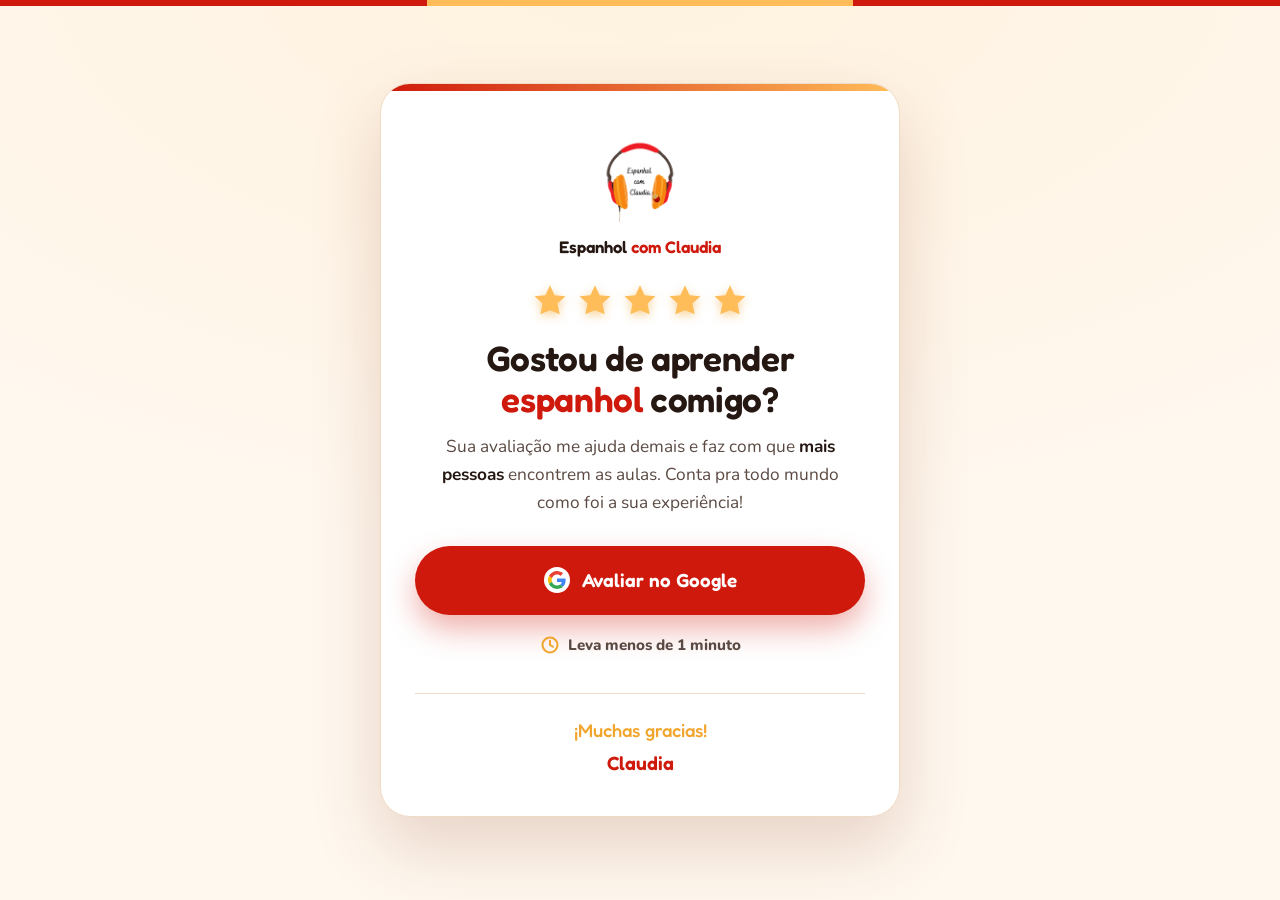
==== avaliar/index.html @ 65352fa2 "Pagina de avaliacao no Google (/avaliar) para enviar aos alunos Co-Authored-By: Claude Opus 4.8 <nor" ====
<!DOCTYPE html>
<html lang="pt-BR">
<head>
<meta charset="UTF-8">
<meta name="viewport" content="width=device-width, initial-scale=1.0">
<title>Avalie a Espanhol com Claudia</title>
<meta name="description" content="Deixe sua avaliação no Google e ajude mais pessoas a aprenderem espanhol com a Claudia. Leva menos de 1 minuto.">
<meta name="robots" content="noindex">
<meta name="theme-color" content="#cf190c">
<meta property="og:type" content="website">
<meta property="og:site_name" content="Espanhol com Claudia">
<meta property="og:locale" content="pt_BR">
<meta property="og:url" content="https://www.espanholcomclaudia.com.br/avaliar/">
<meta property="og:title" content="Deixe sua avaliação | Espanhol com Claudia">
<meta property="og:description" content="Gostou das aulas? Deixe sua avaliação no Google, leva menos de 1 minuto. ¡Muchas gracias!">
<meta property="og:image" content="https://www.espanholcomclaudia.com.br/assets/img/capa-video.png">
<link rel="icon" href="../assets/img/logo.png">
<link rel="preconnect" href="https://fonts.googleapis.com">
<link rel="preconnect" href="https://fonts.gstatic.com" crossorigin>
<link href="https://fonts.googleapis.com/css2?family=Fredoka:wght@400;500;600;700&family=Nunito:wght@400;600;700;800;900&display=swap" rel="stylesheet">
<style>
  :root{
    --red:#cf190c; --red-dark:#9e0f05; --gold:#ffbd59; --gold-deep:#f2a52d;
    --ink:#251712; --ink-soft:#5b4a43; --cream:#fff8ef; --line:#f0dcc4; --white:#fff;
    --font-title:"Fredoka","Trebuchet MS",sans-serif; --font-body:"Nunito","Segoe UI",system-ui,sans-serif;
  }
  *{box-sizing:border-box}
  html,body{margin:0;min-height:100%}
  body{font-family:var(--font-body);color:var(--ink);line-height:1.6;
    background:radial-gradient(1100px 600px at 50% -5%,#fff2df,transparent),var(--cream);
    display:flex;flex-direction:column;align-items:center;justify-content:center;
    padding:26px 18px;min-height:100vh;-webkit-font-smoothing:antialiased}
  .flag{position:fixed;top:0;left:0;right:0;height:6px;z-index:5;
    background:linear-gradient(90deg,var(--red) 0 33.33%,var(--gold) 33.33% 66.66%,var(--red) 66.66% 100%)}

  .card{width:100%;max-width:520px;background:var(--white);border:1px solid var(--line);
    border-radius:30px;box-shadow:0 30px 70px rgba(120,40,10,.18);padding:44px 34px 38px;text-align:center;
    position:relative;overflow:hidden}
  .card::before{content:"";position:absolute;top:0;left:0;right:0;height:7px;
    background:linear-gradient(90deg,var(--red),var(--gold))}

  .logo{width:96px;height:auto;margin:6px auto 4px;display:block}
  .brand{font-family:var(--font-title);font-weight:600;font-size:1.05rem;color:var(--ink);margin-bottom:22px}
  .brand span{color:var(--red)}

  .stars{display:flex;justify-content:center;gap:7px;margin:0 0 18px}
  .stars svg{width:38px;height:38px;fill:var(--gold);filter:drop-shadow(0 3px 5px rgba(242,165,45,.5));
    opacity:0;transform:scale(.4) translateY(6px);animation:pop .45s cubic-bezier(.2,1.3,.4,1) forwards}
  .stars svg:nth-child(1){animation-delay:.05s}
  .stars svg:nth-child(2){animation-delay:.15s}
  .stars svg:nth-child(3){animation-delay:.25s}
  .stars svg:nth-child(4){animation-delay:.35s}
  .stars svg:nth-child(5){animation-delay:.45s}
  @keyframes pop{to{opacity:1;transform:scale(1) translateY(0)}}

  h1{font-family:var(--font-title);font-weight:600;font-size:clamp(1.7rem,6vw,2.2rem);line-height:1.15;
    margin:0 0 14px;letter-spacing:-.01em}
  h1 .hl{color:var(--red)}
  p.lead{color:var(--ink-soft);font-size:1.08rem;margin:0 auto 30px;max-width:400px}
  p.lead b{color:var(--ink)}

  .btn{display:flex;align-items:center;justify-content:center;gap:12px;width:100%;
    font-family:var(--font-title);font-weight:600;font-size:1.18rem;color:#fff;background:var(--red);
    padding:19px 24px;border-radius:999px;text-decoration:none;
    box-shadow:0 14px 30px rgba(207,25,12,.34);transition:transform .18s,box-shadow .18s,background .18s}
  .btn:hover{background:var(--red-dark);transform:translateY(-3px);box-shadow:0 20px 38px rgba(207,25,12,.44)}
  .btn:active{transform:translateY(-1px)}
  .btn .g{width:26px;height:26px;flex:none;background:#fff;border-radius:50%;padding:4px;display:grid;place-items:center}
  .btn .g svg{width:100%;height:100%;display:block}

  .note{margin-top:18px;font-weight:800;font-size:.95rem;color:var(--ink-soft);display:inline-flex;align-items:center;gap:8px}
  .note .clock{width:20px;height:20px;fill:none;stroke:var(--gold-deep);stroke-width:2.4;stroke-linecap:round;stroke-linejoin:round}

  .thanks{margin-top:30px;padding-top:22px;border-top:1px solid var(--line)}
  .thanks .hola{font-family:var(--font-title);font-weight:500;color:var(--gold-deep);font-size:1.15rem}
  .thanks .sig{font-family:var(--font-title);font-weight:600;color:var(--red);font-size:1.2rem;margin-top:2px}

  @media (max-width:480px){
    .card{padding:36px 22px 30px;border-radius:26px}
    .stars svg{width:32px;height:32px}
    .logo{width:84px}
  }
</style>
</head>
<body>
<div class="flag"></div>

<main class="card">
  <img class="logo" src="../assets/img/logo.png" alt="Espanhol com Claudia">
  <div class="brand">Espanhol <span>com Claudia</span></div>

  <div class="stars" aria-hidden="true">
    <svg viewBox="0 0 24 24"><path d="M12 2l2.9 6.3 6.9.7-5.1 4.6 1.4 6.8L12 17.8 5.9 20.4l1.4-6.8L2.2 9l6.9-.7z"/></svg>
    <svg viewBox="0 0 24 24"><path d="M12 2l2.9 6.3 6.9.7-5.1 4.6 1.4 6.8L12 17.8 5.9 20.4l1.4-6.8L2.2 9l6.9-.7z"/></svg>
    <svg viewBox="0 0 24 24"><path d="M12 2l2.9 6.3 6.9.7-5.1 4.6 1.4 6.8L12 17.8 5.9 20.4l1.4-6.8L2.2 9l6.9-.7z"/></svg>
    <svg viewBox="0 0 24 24"><path d="M12 2l2.9 6.3 6.9.7-5.1 4.6 1.4 6.8L12 17.8 5.9 20.4l1.4-6.8L2.2 9l6.9-.7z"/></svg>
    <svg viewBox="0 0 24 24"><path d="M12 2l2.9 6.3 6.9.7-5.1 4.6 1.4 6.8L12 17.8 5.9 20.4l1.4-6.8L2.2 9l6.9-.7z"/></svg>
  </div>

  <h1>Gostou de aprender <span class="hl">espanhol</span> comigo?</h1>
  <p class="lead">Sua avaliação me ajuda demais e faz com que <b>mais pessoas</b> encontrem as aulas. Conta pra todo mundo como foi a sua experiência! </p>

  <a class="btn" href="https://g.page/r/Cb3hoJHvqvhCECE/review" target="_blank" rel="noopener">
    <span class="g"><svg viewBox="0 0 48 48" aria-hidden="true"><path fill="#EA4335" d="M24 9.5c3.54 0 6.71 1.22 9.21 3.6l6.85-6.85C35.9 2.38 30.47 0 24 0 14.62 0 6.51 5.38 2.56 13.22l7.98 6.19C12.43 13.72 17.74 9.5 24 9.5z"/><path fill="#4285F4" d="M46.98 24.55c0-1.57-.15-3.09-.38-4.55H24v9.02h12.94c-.58 2.96-2.26 5.48-4.78 7.18l7.73 6c4.51-4.18 7.09-10.36 7.09-17.65z"/><path fill="#FBBC05" d="M10.53 28.59c-.48-1.45-.76-2.99-.76-4.59s.27-3.14.76-4.59l-7.98-6.19C.92 16.46 0 20.12 0 24c0 3.88.92 7.54 2.56 10.78l7.97-6.19z"/><path fill="#34A853" d="M24 48c6.48 0 11.93-2.13 15.89-5.81l-7.73-6c-2.15 1.45-4.92 2.3-8.16 2.3-6.26 0-11.57-4.22-13.47-9.91l-7.98 6.19C6.51 42.62 14.62 48 24 48z"/></svg></span>
    Avaliar no Google
  </a>

  <div class="note">
    <svg class="clock" viewBox="0 0 24 24"><circle cx="12" cy="12" r="9"/><path d="M12 7v5l3.5 2"/></svg>
    Leva menos de 1 minuto
  </div>

  <div class="thanks">
    <div class="hola">¡Muchas gracias!</div>
    <div class="sig">Claudia</div>
  </div>
</main>

</body>
</html>
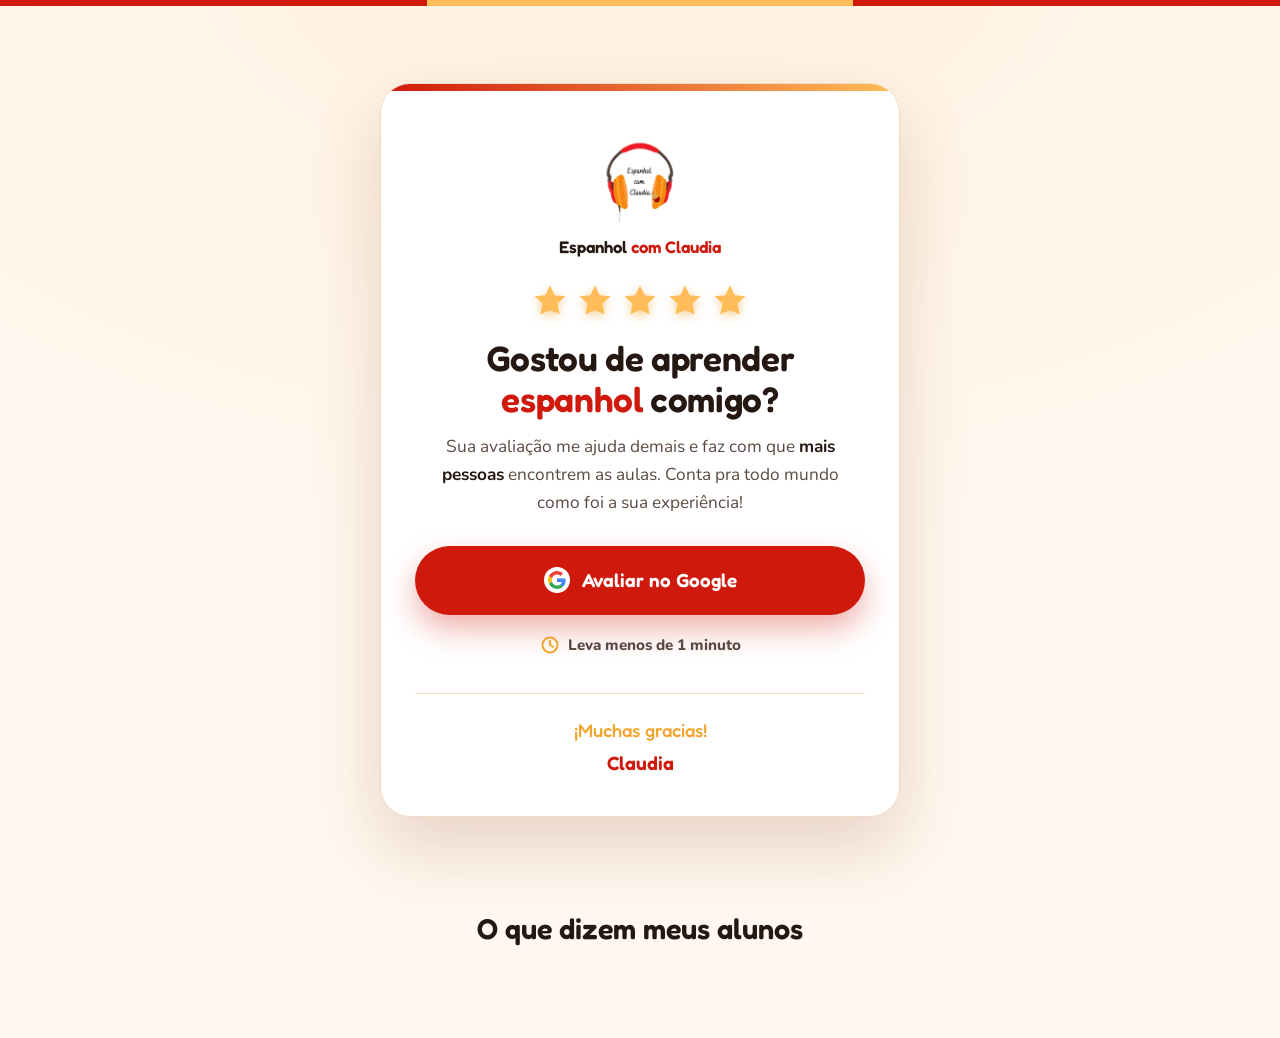
==== commit e5db81ee: "Widget Elfsight de avaliacoes do Google na pagina /avaliar Co-Authored-By: Claude Opus 4.8 <noreply@" ====
--- a/avaliar/index.html
+++ b/avaliar/index.html
@@ -27,9 +27,12 @@
   *{box-sizing:border-box}
   html,body{margin:0;min-height:100%}
   body{font-family:var(--font-body);color:var(--ink);line-height:1.6;
-    background:radial-gradient(1100px 600px at 50% -5%,#fff2df,transparent),var(--cream);
-    display:flex;flex-direction:column;align-items:center;justify-content:center;
-    padding:26px 18px;min-height:100vh;-webkit-font-smoothing:antialiased}
+    background:radial-gradient(1100px 600px at 50% -5%,#fff2df,transparent) fixed,var(--cream);
+    -webkit-font-smoothing:antialiased}
+  .hero-wrap{min-height:100vh;display:flex;flex-direction:column;align-items:center;justify-content:center;padding:40px 18px}
+  .reviews{max-width:820px;margin:0 auto;padding:6px 18px 64px}
+  .reviews-title{font-family:var(--font-title);font-weight:600;text-align:center;color:var(--ink);
+    font-size:clamp(1.4rem,5vw,1.8rem);margin:0 0 22px}
   .flag{position:fixed;top:0;left:0;right:0;height:6px;z-index:5;
     background:linear-gradient(90deg,var(--red) 0 33.33%,var(--gold) 33.33% 66.66%,var(--red) 66.66% 100%)}
 
@@ -85,6 +88,7 @@
 <body>
 <div class="flag"></div>
 
+<div class="hero-wrap">
 <main class="card">
   <img class="logo" src="../assets/img/logo.png" alt="Espanhol com Claudia">
   <div class="brand">Espanhol <span>com Claudia</span></div>
@@ -115,6 +119,14 @@
     <div class="sig">Claudia</div>
   </div>
 </main>
+</div>
+
+<section class="reviews">
+  <h2 class="reviews-title">O que dizem meus alunos</h2>
+  <!-- Elfsight Google Reviews | Untitled Google Reviews -->
+  <script src="https://elfsightcdn.com/platform.js" async></script>
+  <div class="elfsight-app-0a3540a6-5064-4ae3-95ce-9264ddb6981e" data-elfsight-app-lazy></div>
+</section>
 
 </body>
 </html>
